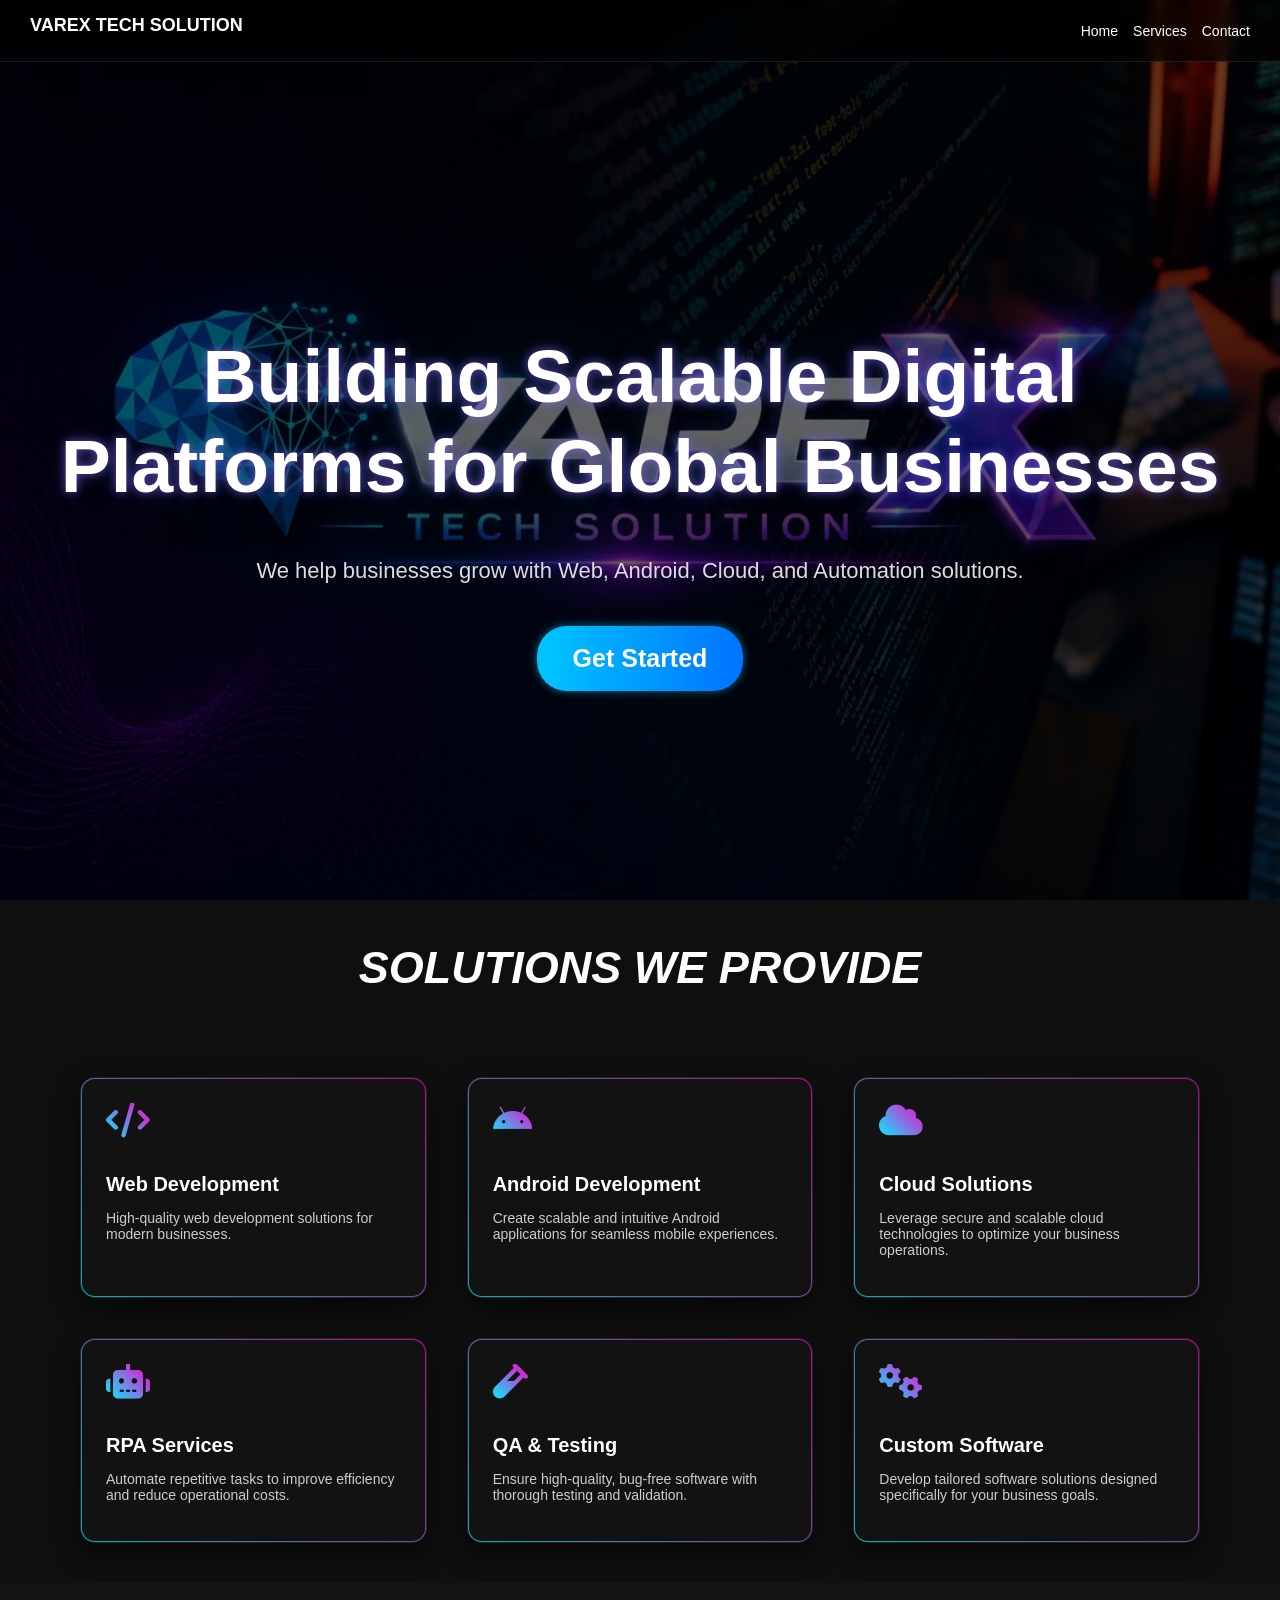
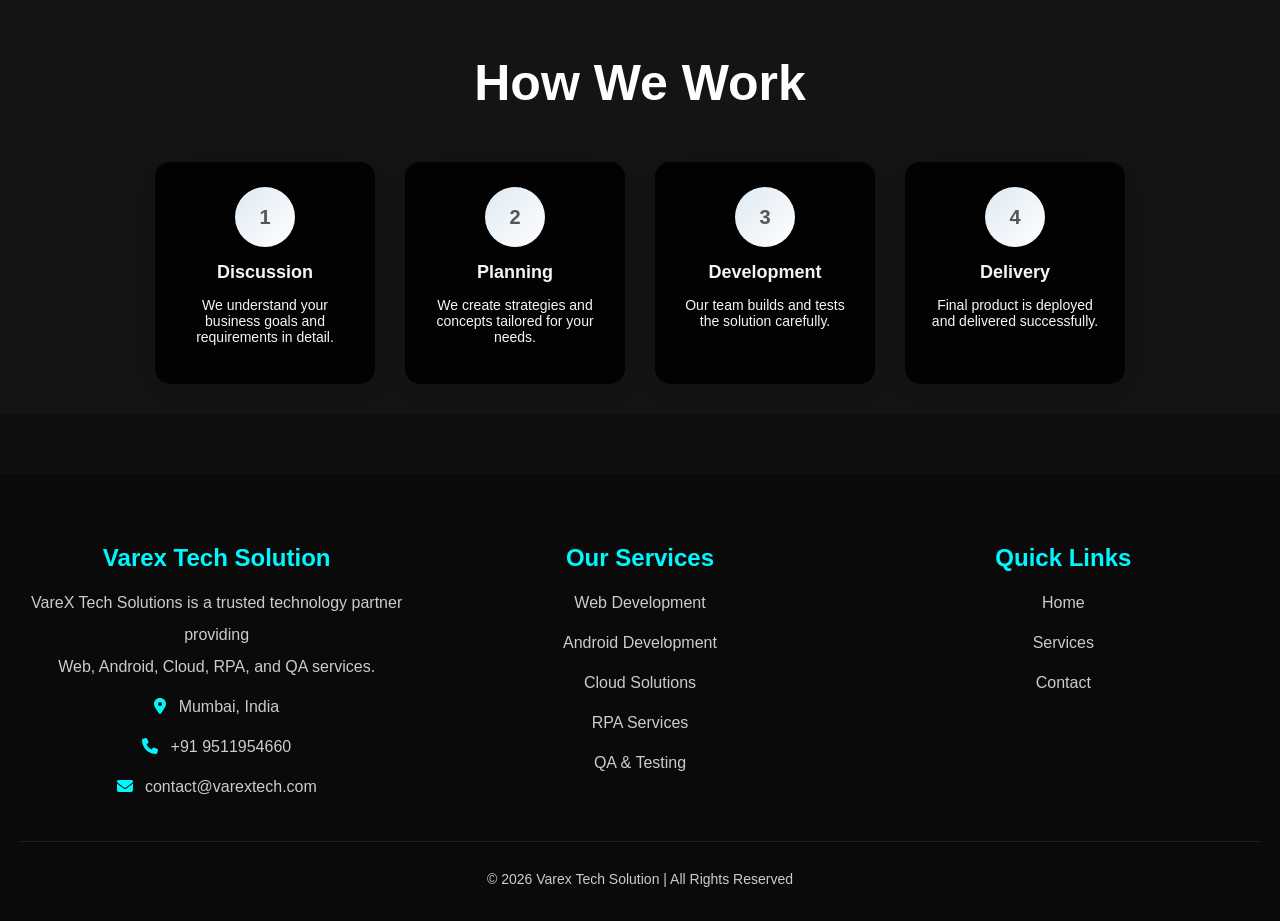
==== index.html @ 403c50c5 "index.html" ====
<!DOCTYPE html>
<html lang="en">
<head>
  <meta charset="UTF-8">
<meta name="viewport" content="width=device-width, initial-scale=1.0">
  <title>Varex Tech Solution</title>
  <link rel="stylesheet" href="style.css">
  <link rel="stylesheet" href="https://cdnjs.cloudflare.com/ajax/libs/font-awesome/6.5.0/css/all.min.css">
  <!-- Google Font -->
  <link href="https://fonts.googleapis.com/css2?family=Poppins:wght@300;600&display=swap" rel="stylesheet">
  
</head>
<body>

  

<!-- Navbar -->
<header class="navbar">

  <!-- Hamburger Left -->
  <div class="menu-toggle" id="menu-toggle">
    <i class="fas fa-bars"></i>
  </div>

  <!-- Logo -->
  <div class="logo">VAREX TECH SOLUTION</div>

  <!-- Menu -->
  <ul class="nav-links" id="nav-links">
    <li><a href="index.html">Home</a></li>
    <li><a href="services.html">Services</a></li>
    <li><a href="contact.html">Contact</a></li>
  </ul>

</header>

<!-- Hero Section -->
<section class="hero">
  <!-- Hero Heading -->
<h1 class="hero-text">
  <!-- Each word wrapped in span for stagger animation -->
  <span>Building</span>
  <span>Scalable</span>
  <span>Digital</span>
  <span>Platforms</span>
  <span>for</span>
  <span>Global</span>
  <span>Businesses</span>
</h1>
<p class="hero-subtext">
  We help businesses grow with Web, Android, Cloud, and Automation solutions.
</p>
      <div class="hero-cta">
       <button onclick="goToSolutions()" class="hero-btn">Get Started</button>
      
      </div>
  
</section>

<!-- Features -->
<section class="features" id="solutions">
 <center>
  <h1>SOLUTIONS WE PROVIDE</h1>
 </center>
</section>

<!-- services -->
<section class="services">

  <div class="card">
    <i class="fas fa-code card-icon"></i>
    <h3>Web Development</h3>
    <p>High-quality web development solutions for modern businesses.</p>
  </div>

  <div class="card">
    <i class="fab fa-android card-icon"></i>
    <h3>Android Development</h3>
    <p>Create scalable and intuitive Android applications for seamless mobile experiences.</p>
  </div>

  <div class="card">
    <i class="fas fa-cloud card-icon"></i>
    <h3>Cloud Solutions</h3>
    <p>Leverage secure and scalable cloud technologies to optimize your business operations.
</p>
  </div>

  <div class="card">
    <i class="fas fa-robot card-icon"></i>
    <h3>RPA Services</h3>
    <p>Automate repetitive tasks to improve efficiency and reduce operational costs.</p>
  </div>

  <div class="card">
    <i class="fas fa-vial card-icon"></i>
    <h3>QA & Testing</h3>
    <p>Ensure high-quality, bug-free software with thorough testing and validation.</p>
  </div>

  <div class="card">
    <i class="fas fa-cogs card-icon"></i>
    <h3>Custom Software</h3>
    <p>Develop tailored software solutions designed specifically for your business goals.</p>
  </div>

</section>
<!-- workflow -->
<section class="workflow">
  <h2>How We Work</h2>

  <div class="steps">
    <div class="step">
      <div class="circle">1</div>
      <h3>Discussion</h3>
      <p>We understand your business goals and requirements in detail.</p>
    </div>

    <div class="step">
      <div class="circle">2</div>
      <h3>Planning</h3>
      <p>We create strategies and concepts tailored for your needs.</p>
    </div>

    <div class="step">
      <div class="circle">3</div>
      <h3>Development</h3>
      <p>Our team builds and tests the solution carefully.</p>
    </div>

    <div class="step">
      <div class="circle">4</div>
      <h3>Delivery</h3>
      <p>Final product is deployed and delivered successfully.</p>
    </div>
  </div>
</section>

<!-- Footer -->

<footer class="footer">
  <div class="footer-container">

 <!-- Contact Info -->
    <div class="footer-box">
       <h2>Varex Tech Solution</h2>
      <p>VareX Tech Solutions is a trusted technology partner providing <br>Web, Android, Cloud, RPA, and QA services.
      <p><i class="fas fa-map-marker-alt"></i> Mumbai, India</p>
      <p><i class="fas fa-phone"></i> +91 9511954660</p>
      <p><i class="fas fa-envelope"></i> contact@varextech.com</p>
    </div>

    <!--our services-->
    <div class="footer-box">
       <h2>Our Services</h2>
      <p> Web Development</p>
      <p>Android Development</p>
      <p>Cloud Solutions</p>
      <p>RPA Services</p>
      <p>QA & Testing</p>
    </div>
    <!-- Quick Links -->
    <div class="footer-box">
      <h2>Quick Links</h2>
      <p><a href="index.html">Home</a></p>
      <p><a href="services.html">Services</a></p>
      <p><a href="contact.html">Contact</a></p>
    </div>

  </div>

  <!-- Bottom -->
  <div class="footer-bottom">
    <p>© 2026 Varex Tech Solution | All Rights Reserved</p>
  </div>
</footer>
<script src="script.js"></script>

</body>
</html>
---- style.css ----
* {
  box-sizing: border-box;
}

body {
  overflow-x: hidden;
}
body {
  margin: 0;
  font-family: Arial, sans-serif;
  background: #100f0f;
  color: white;
}

/* Header */
header {
  display: flex;
  justify-content: space-between;
  padding: 20px;
  background: rgb(46, 2, 244);
}

nav  a {
  margin: 0 10px;
  color: white;
  text-decoration: none;
}

/* Hero Section */

 .hero {
  min-height: 100vh;

  display: flex;
  flex-direction: column;
  justify-content: center;
  align-items: center;

  text-align: center;
  padding: 120px 20px 60px;

  background: url("images/bg-small.jpg") center/cover no-repeat;

  position: relative;
}

/* Dark overlay for better text visibility */
.hero::before {
  content: "";
  position: absolute;
  top: 0;
  left: 0;
  width: 100%;
  height: 100%;
  background: rgba(0,0,0,0.6);
}

/* Keep text above overlay */
.hero h1, 
.hero p, 
.hero button {
  position: relative;
  z-index: 1;
}


/* Features */
.features {
  display: flex;
  justify-content: space-around;
  padding: 5px;
  font-size: 30px;
  font-style: italic;
}

/* Container */

/* DESKTOP */
.services {
  display: grid;
  grid-template-columns: repeat(3, 1fr);
  gap: 40px;
  padding: 40px;
  max-width: 1200px;
  margin: auto;
}

/* SMALL LAPTOP */
@media (max-width: 1024px) {
  .services {
    grid-template-columns: repeat(3, 1fr);
    gap: 30px;
  }
}

/* TABLET */
@media (max-width: 900px) {
  .services {
    grid-template-columns: repeat(2, 1fr);
    gap: 25px;
    padding: 30px;
  }
}

/* MOBILE */
@media (max-width: 600px) {
  .services {
    grid-template-columns: 1fr;
    gap: 20px;
    padding: 20px;
  }
}

/* Card Style */
.card {
    width: 100%;
    min-height: 160px;

    background: #121212; /* solid background for separation */

    border-radius: 15px;
    padding: 25px;

    transition: 0.3s ease;
    cursor: pointer;

    position: relative;
    overflow: hidden;

    /* 👇 THIS CREATES GAP VISUALLY */
    border: 1px solid rgba(255,255,255,0.08);

    /* 👇 floating card effect */
    box-shadow: 0 10px 25px rgba(0,0,0,0.6);
}
/* Glow border effect */
.card::before {
    content: "";
    position: absolute;
    inset: -1px; /* 👈 slight outside glow */
    border-radius: 15px;
    padding: 2px;

    background: linear-gradient(45deg, #00f0ff, #ff00c8);

    -webkit-mask: linear-gradient(#000 0 0) content-box, linear-gradient(#000 0 0);
            mask: linear-gradient(#000 0 0) content-box, linear-gradient(#000 0 0);

    -webkit-mask-composite: xor;
            mask-composite: exclude;

    opacity: 0.7; /* 👈 softer */
}

/* Hover Effect */
.card:hover {
    transform: translateY(-10px) scale(1.03);
    box-shadow: 0 0 25px rgba(0, 255, 255, 0.3);
}

/* Title */
.card h3 {
    margin-bottom: 10px;
    font-size: 20px;
}

/* Text */
.card p {
    color: #ccc;
    font-size: 14px;
}

.card-icon {
    font-size: 35px;
    margin-bottom: 15px;

    background: linear-gradient(45deg, #00f0ff, #ff00c8);

    /* ✅ Add BOTH */
    -webkit-background-clip: text;
            background-clip: text;

    -webkit-text-fill-color: transparent;
    color: transparent;

    display: inline-block;
}
.card:hover .card-icon {
    transform: scale(1.2) rotate(5deg);
    transition: 0.3s;
}

/* Footer */
footer {
  text-align: center;
  padding: 20px;
  background: black;
}

/* Text Animation */
.hero h1 {
  opacity: 0;
  transform: translateY(40px);
  animation: fadeUp 1s ease forwards;
}

.hero p {
  opacity: 0;
  transform: translateY(40px);
  animation: fadeUp 1.5s ease forwards;
}

.hero button {
  opacity: 0;
  transform: translateY(40px);
  animation: fadeUp 2s ease forwards;
}

/* Keyframes */
@keyframes fadeUp {
  to {
    opacity: 1;
    transform: translateY(0);
  }
}

.hero h1 {
  font-size: 75px;
  text-shadow: 0 0 10px purple, 0 0 20px blue;
}

/* Main button style */
.hero-btn {
  padding: 18px 36px;              /* Comfortable size */
  font-size: 25px;
  font-weight: 600;

  color: #fff;                     /* White text */
  background: linear-gradient(90deg, #00c6ff, #0072ff); /* Blue gradient */

  border: none;
  border-radius: 30px;             /* Rounded pill shape */
  cursor: pointer;

  /* Smooth transitions */
  transition: all 0.3s ease;

  /* Subtle glow */
  box-shadow: 0 0 10px rgba(0, 198, 255, 0.5);

  margin-top: 20px;                /* Space from text */
}

/* Hover effect */
.hero-btn:hover {
  transform: translateY(-3px);     /* Lift effect */

  /* Stronger glow on hover */
  box-shadow: 0 0 20px rgba(0, 198, 255, 0.8),
              0 0 40px rgba(0, 114, 255, 0.6);

  background: linear-gradient(90deg, #0072ff, #00c6ff); /* Reverse gradient */
}

/* Click (active) effect */
.hero-btn:active {
  transform: scale(0.96);          /* Press effect */
}

/* Optional: fade-in animation (sync with text) */
.hero-btn {
  opacity: 0;
  transform: translateY(20px);
  animation: fadeUpBtn 1s ease-out forwards;
  animation-delay: 1.8s;           /* Appears after subtitle */
}

/* Animation */
@keyframes fadeUpBtn {
  to {
    opacity: 1;
    transform: translateY(0);
  }
}

.hero-btn::before {
  content: "";
  position: absolute;
  inset: -2px;
  border-radius: 30px;
  background: linear-gradient(90deg, #00c6ff, #8e2de2);
  z-index: -1;
  filter: blur(8px);
  opacity: 0;
  transition: 0.3s;
}

.hero-btn:hover::before {
  opacity: 1;
}
header {
  position: fixed;
  width: 100%;
  top: 0;

  background: rgba(20, 20, 40, 0.4);
  backdrop-filter: blur(10px);
  -webkit-backdrop-filter: blur(10px);

  border-bottom: 1px solid rgba(255,255,255,0.1);
}

.hero h1 {
  text-shadow: 
    0 0 8px rgba(168,85,247,0.5),
    0 0 15px rgba(59,130,246,0.4);
}

.hero {
  position: relative;
}

.hero::before {
  content: "";
  position: absolute;
  width: 100%;
  height: 100%;
  background: rgba(0,0,0,0.6);
}

.hero * {
  position: relative;
}

/* Main hero text */
.hero-text {
  font-size: clamp(32px, 7vw, 75px);
  font-weight: bold;
  text-align: center;
  color: #ffffff;
  line-height: 1.2;
}

/* Each word animation */
.hero-text span {
  display: inline-block;

  opacity: 0;
  transform: translateY(20px);

  animation: wordReveal 0.6s ease forwards;
}

/* Stagger effect (word by word) */
.hero-text span:nth-child(1) { animation-delay: 0.2s; }
.hero-text span:nth-child(2) { animation-delay: 0.4s; }
.hero-text span:nth-child(3) { animation-delay: 0.6s; }
.hero-text span:nth-child(4) { animation-delay: 0.8s; }
.hero-text span:nth-child(5) { animation-delay: 1s; }
.hero-text span:nth-child(6) { animation-delay: 1.2s; }
.hero-text span:nth-child(7) { animation-delay: 1.4s; }

/* Fade-up animation */
@keyframes fadeUp {
  to {
    opacity: 1;
    transform: translateY(0);
  }
}

/* Word reveal animation */
@keyframes wordReveal {
  to {
    opacity: 1;
    transform: translateY(0);
  }
}

/* Subtitle / description text */
.hero-subtext {
  font-size: 22px;          /* Increase size (adjust 18–22px if needed) */
  color: #dcdcdc;           /* Slightly softer than pure white */

  margin-top: -15px;        /* Move it UP (reduce gap from heading) */

  text-align: center;

  /* Optional: smooth fade-in */
  opacity: 0;
  transform: translateY(20px);
  animation: fadeUpSub 1s ease-out forwards;
  animation-delay: 1.5s;    /* Appears after main heading */
}

/* Animation */
@keyframes fadeUpSub {
  to {
    opacity: 1;
    transform: translateY(0);
  }
}

body {
  margin: 0;
  font-family: Arial, sans-serif;
}

.logo {
   color: white;
  font-weight: bold;
  font-size: 18px;
  margin-bottom: 10px;
  text-align: center;
}
/* ===== MODERN MOBILE NAVBAR ===== */

@media (max-width: 768px) {

  .navbar {
    flex-direction: row;
    justify-content: space-between;
    align-items: center;

    padding: 15px 20px;
  }

  .logo {
    font-size: 16px;
  }

  .nav-links {
    flex-direction: row;
    gap: 12px;

    flex-wrap: wrap;
    justify-content: flex-end;
  }

  .nav-links a {
    font-size: 13px;
  }

}

/* ===== MODERN HERO MOBILE ===== */

@media (max-width: 768px) {

  .hero {
    min-height: 90vh;

    padding: 120px 20px 60px;

    background-position: center;
    background-size: cover;

    justify-content: center;
  }

  .hero-text {
    font-size: 42px;

    line-height: 1.2;

    text-align: center;

    max-width: 100%;
  }

  .hero-subtext {
    font-size: 16px;

    line-height: 1.7;

    margin-top: 15px;

    max-width: 95%;
  }

  .hero-btn {
    margin-top: 30px;

    font-size: 18px;

    padding: 14px 28px;

    border-radius: 50px;
  }

}
/* Hide menu initially */
.nav-links {
  list-style: none;
  display: flex;
  gap: 15px;
  margin:0;
    flex-wrap: wrap;
    justify-content: center;
    padding: 0;
}

.nav-links li {
  display: inline;
}

.nav-links a {
  color: white;
  text-decoration: none;
  font-size: 14px;
  transition: 0.3s;
}


.navbar {
  position: fixed;   /* stays on top */
  top: 0;
  left: 0;
  width: 100%;
  display: flex;
  justify-content: space-between;
  align-items: center;
  padding: 15px 30px;
  background: rgba(0, 0, 0, 0.6); /* transparent effect */
  z-index: 1000; /* VERY IMPORTANT */
  box-sizing: border-box;
}

/* HOVER EFFECT */
.nav-links a:hover {
  color: #00c3ff;
}

/*Workflow*/
.workflow {
  padding: 30px 20px;
  text-align: center;
  background: #141414;
}

.workflow h2 {
  font-size: 50px;
  margin-bottom: 50px;
  font-weight: bold;
  color: #fffdfd;
}

.steps {
  display: flex;
  justify-content: center;
  gap: 30px;
  flex-wrap: wrap;
}

.step {
  background: #020202;
  padding: 25px;
  border-radius: 15px;
  width: 220px;
  box-shadow: 0 10px 25px rgba(0,0,0,0.08);
  transition: 0.3s ease;
}

.step:hover {
  transform: translateY(-10px);
  box-shadow: 0 15px 35px rgba(0,0,0,0.15);
}

.circle {
  width: 60px;
  height: 60px;
  margin: 0 auto 15px;
  border-radius: 50%;
  background: linear-gradient(135deg, #dfe9f3, #ffffff);
  display: flex;
  align-items: center;
  justify-content: center;
  font-size: 20px;
  font-weight: bold;
  color: #555;
  transition: 0.3s;
}

.circle.active {
  background: linear-gradient(135deg, #4facfe, #00f2fe);
  color: #fff;
}

.step:hover .circle {
  background: linear-gradient(135deg, #4facfe, #00f2fe);
  color: #fff;
}

.step h3 {
  margin: 10px 0;
  font-size: 18px;
  color: #f6f4f4;
}

.step p {
  font-size: 14px;
  color: #faf5f5;
}
html {
  scroll-behavior: smooth;
}
.footer {
  background: #0a0a0a;
  color: #ccc;
  padding: 50px 20px 20px;
  margin-top: 60px;
}

.footer-container {
  display: flex;
  flex-wrap: wrap;
  justify-content: space-between;
  gap: 30px;
}

.footer-box {
  flex: 1;
  min-width: 250px;
  font-size: 16px;
}

.footer-box h2,
.footer-box h3 {
  color: #00f7ff;
  margin-bottom: 15px;
}

.footer-box p {
  margin: 8px 0;
  font-size: 16px;
  line-height: 2.0;
}

.footer-box i {
  margin-right: 8px;
  color: #00f7ff;
}

/* Links */
.footer-box a {
  display: block;
  color: #ccc;
  text-decoration: none;
  margin: 6px 0;
  transition: 0.3s;
}

.footer-box a:hover {
  color: #00f7ff;
}

/* Bottom */
.footer-bottom {
  text-align: center;
  margin-top: 30px;
  border-top: 1px solid #222;
  padding-top: 15px;
  font-size: 14px;
}

@media (max-width: 768px) {

  .navbar {
    flex-direction: column;
    padding: 15px;
  }

  .logo {
    margin-bottom: 10px;
    text-align: center;
  }

  .nav-links {
    flex-wrap: wrap;
    justify-content: center;
    gap: 15px;
    padding: 0;
    margin: 0;
  }

  .nav-links a {
    font-size: 14px;
  }

}

@media (max-width: 768px) {
  .hero h1 {
    font-size: 32px;
    padding: 0 10px;
  }

  .hero-subtext {
    font-size: 16px;
    padding: 0 10px;
  }

  .hero-btn {
    font-size: 18px;
    padding: 12px 24px;
  }
}
@media (max-width: 768px) {
  .steps {
    flex-direction: column;
    align-items: center;
  }

  .step {
    width: 90%;
  }
}
@media (max-width: 768px) {
  .footer-container {
    flex-direction: column;
    text-align: center;
  }

  .footer-box {
    min-width: 100%;
  }
}
/* ===================================== */
/* HAMBURGER MENU */
/* ===================================== */

.menu-toggle {
  display: none;
  font-size: 28px;
  color: white;
  cursor: pointer;
}

/* ========================================= */
/* PREMIUM MOBILE NAVBAR */
/* ========================================= */

.menu-toggle {
  display: none;
}

/* MOBILE */
@media (max-width: 768px) {

  .navbar {
    position: fixed;

    top: 0;
    left: 0;

    width: 100%;

    display: flex;
    justify-content: space-between;
    align-items: center;

    padding: 14px 20px;

    background: rgba(0,0,0,0.55);

    backdrop-filter: blur(12px);
    -webkit-backdrop-filter: blur(12px);

    border-bottom: 1px solid rgba(255,255,255,0.08);

    z-index: 1000;
  }

  .logo {
    font-size: 17px;
    font-weight: 700;
    letter-spacing: 1px;
  }

  .menu-toggle {
    display: flex;

    align-items: center;
    justify-content: center;

    width: 42px;
    height: 42px;

    border-radius: 12px;

    background: rgba(255,255,255,0.08);

    font-size: 24px;
    color: white;

    cursor: pointer;

    transition: 0.3s;
  }

  .menu-toggle:hover {
    background: rgba(255,255,255,0.15);
  }

  .nav-links {
    position: fixed;

    top: 80px;
    right: -100%;

    width: 240px;

    display: flex;
    flex-direction: column;

    gap: 25px;

    padding: 35px 25px;

    background: rgba(15,15,15,0.95);

    backdrop-filter: blur(20px);

    border-radius: 20px 0 0 20px;

    transition: 0.4s ease;

    box-shadow:
      0 0 20px rgba(0,0,0,0.5);

    z-index: 999;
  }

  .nav-links.active {
    right: 0;
  }

  .nav-links a {
    font-size: 16px;
    font-weight: 500;
  }

}
/* ========================================= */
/* PREMIUM HERO MOBILE */
/* ========================================= */
/* =========================
   MODERN MOBILE NAVBAR
========================= */

.menu-toggle {
  display: none;
  font-size: 28px;
  color: white;
  cursor: pointer;
}

/* MOBILE */
@media (max-width: 768px) {

  .navbar {
    display: flex;
    justify-content: space-between;
    align-items: center;

    padding: 15px 20px;

    background: rgba(0,0,0,0.85);
    backdrop-filter: blur(12px);

    border-bottom: 1px solid rgba(255,255,255,0.1);
  }

  /* LOGO */
  .logo {
    font-size: 20px;
    font-weight: bold;
  }

  /* HAMBURGER LEFT SIDE */
  .menu-toggle {
    display: block;
    order: -1; /* moves icon to left */
  }

  /* MENU */
  .nav-links {
    position: absolute;

    top: 75px;
    left: 20px;
    right: 20px;

    background: rgba(15,15,15,0.98);

    border-radius: 20px;

    padding: 20px;

    display: flex;
    flex-direction: column;
    gap: 18px;

    text-align: center;

    opacity: 0;
    visibility: hidden;

    transform: translateY(-20px);

    transition: 0.4s ease;

    box-shadow: 0 15px 40px rgba(0,0,0,0.5);
  }

  /* SHOW MENU */
  .nav-links.active {
    opacity: 1;
    visibility: visible;
    transform: translateY(0);
  }

  .nav-links a {
    font-size: 18px;
    font-weight: 500;

    padding: 12px;
    border-radius: 12px;

    transition: 0.3s;
  }

  .nav-links a:hover {
    background: #00c3ff;
    color: black;
  }

  /* HERO */
  .hero {
    padding: 140px 20px 80px;
    min-height: 100vh;
  }

  .hero-text {
    font-size: 48px;
    line-height: 1.15;
  }

  .hero-subtext {
    font-size: 20px;
    line-height: 1.7;

    margin-top: 20px;
  }

  .hero-btn {
    margin-top: 35px;

    font-size: 22px;

    padding: 18px 45px;

    border-radius: 50px;
  }
}
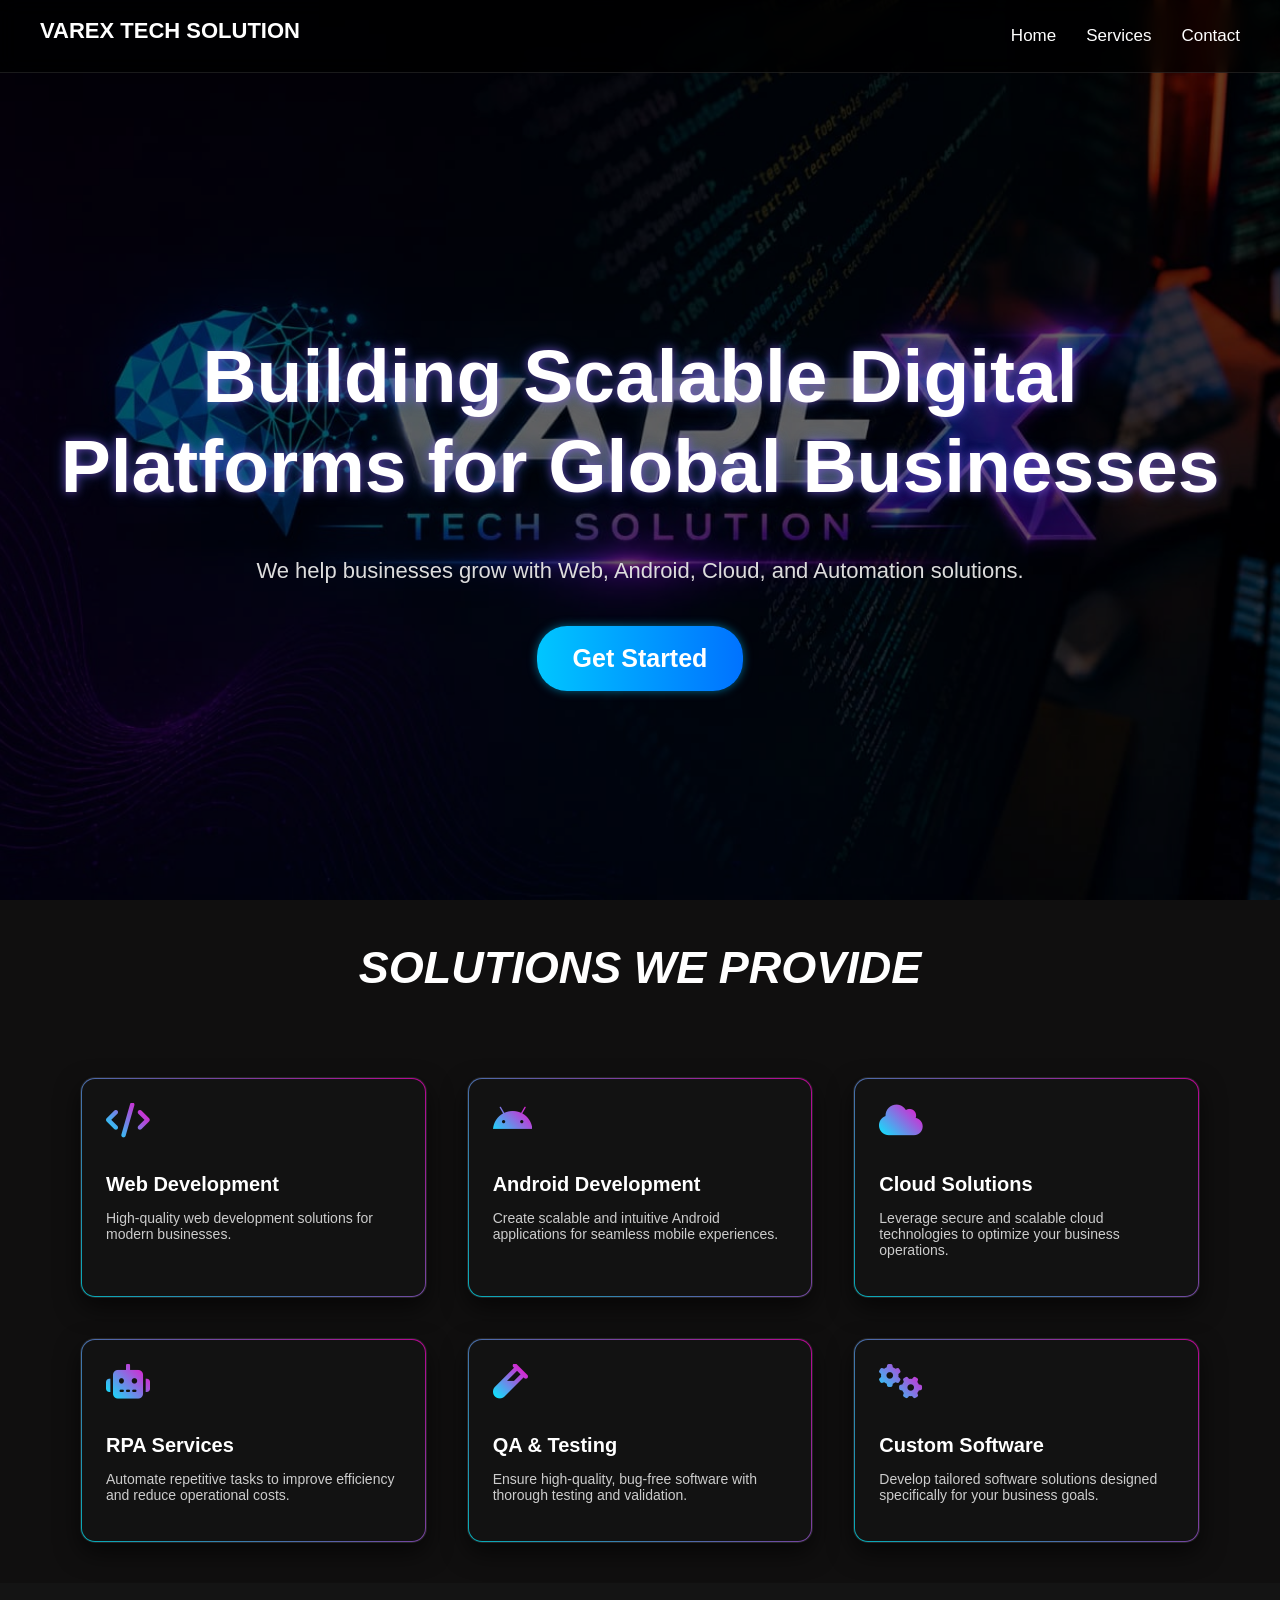
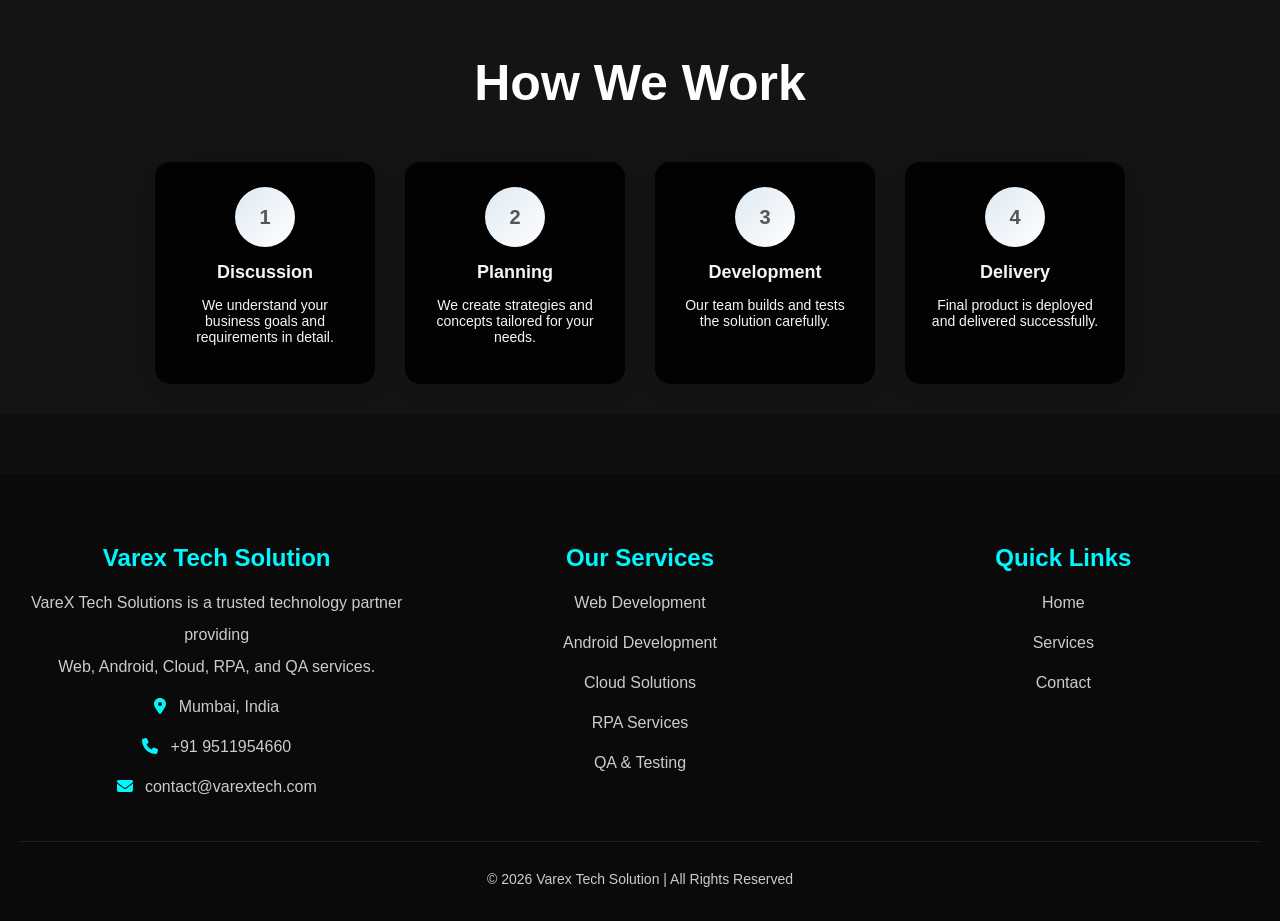
==== commit 5e493270: "index.html" ====
--- a/index.html
+++ b/index.html
@@ -17,10 +17,7 @@
 <!-- Navbar -->
 <header class="navbar">
 
-  <!-- Hamburger Left -->
-  <div class="menu-toggle" id="menu-toggle">
-    <i class="fas fa-bars"></i>
-  </div>
+
 
   <!-- Logo -->
   <div class="logo">VAREX TECH SOLUTION</div>
--- a/style.css
+++ b/style.css
@@ -8,7 +8,7 @@
 body {
   margin: 0;
   font-family: Arial, sans-serif;
-  background: #100f0f;
+  background: #100f0F;
   color: white;
 }
 
@@ -742,8 +742,6 @@
 .menu-toggle {
   display: none;
 }
-
-/* MOBILE */
 @media (max-width: 768px) {
 
   .navbar {
@@ -755,7 +753,6 @@
     width: 100%;
 
     display: flex;
-    justify-content: space-between;
     align-items: center;
 
     padding: 14px 20px;
@@ -770,119 +767,115 @@
     z-index: 1000;
   }
 
+  /* HAMBURGER ICON LEFT */
+  .menu-toggle {
+
+    display: flex;
+
+    align-items: center;
+    justify-content: center;
+
+    width: 45px;
+    height: 45px;
+
+    border-radius: 12px;
+
+    background: rgba(255,255,255,0.08);
+
+    font-size: 24px;
+
+    color: white;
+
+    cursor: pointer;
+
+    margin-right: 15px;   /* SPACE BETWEEN ICON & LOGO */
+  }
+
+  /* LOGO */
   .logo {
     font-size: 17px;
     font-weight: 700;
-    letter-spacing: 1px;
-  }
-
-  .menu-toggle {
-    display: flex;
-
-    align-items: center;
-    justify-content: center;
-
-    width: 42px;
-    height: 42px;
-
-    border-radius: 12px;
-
-    background: rgba(255,255,255,0.08);
-
-    font-size: 24px;
-    color: white;
-
-    cursor: pointer;
-
-    transition: 0.3s;
-  }
+
+    margin: 0;
+  }
+
+
+}
 
   .menu-toggle:hover {
     background: rgba(255,255,255,0.15);
   }
-
-  .nav-links {
-    position: fixed;
-
-    top: 80px;
-    right: -100%;
-
-    width: 240px;
-
-    display: flex;
-    flex-direction: column;
-
-    gap: 25px;
-
-    padding: 35px 25px;
-
-    background: rgba(15,15,15,0.95);
-
-    backdrop-filter: blur(20px);
-
-    border-radius: 20px 0 0 20px;
-
-    transition: 0.4s ease;
-
-    box-shadow:
-      0 0 20px rgba(0,0,0,0.5);
-
-    z-index: 999;
-  }
-
-  .nav-links.active {
-    right: 0;
-  }
-
-  .nav-links a {
-    font-size: 16px;
-    font-weight: 500;
-  }
-
-}
-/* ========================================= */
-/* PREMIUM HERO MOBILE */
-/* ========================================= */
 /* =========================
-   MODERN MOBILE NAVBAR
+   DESKTOP NAVBAR
 ========================= */
 
+.navbar {
+  position: fixed;
+  top: 0;
+  left: 0;
+  width: 100%;
+
+  display: flex;
+  justify-content: space-between;
+  align-items: center;
+
+  padding: 18px 40px;
+
+  background: rgba(0,0,0,0.7);
+  backdrop-filter: blur(10px);
+
+  z-index: 1000;
+}
+
+.logo {
+  color: white;
+  font-size: 22px;
+  font-weight: bold;
+}
+
+/* DESKTOP MENU */
+.nav-links {
+  display: flex;
+  gap: 30px;
+  list-style: none;
+}
+
+.nav-links a {
+  color: white;
+  text-decoration: none;
+  font-size: 17px;
+  transition: 0.3s;
+}
+
+.nav-links a:hover {
+  color: #00c3ff;
+}
+
+/* HAMBURGER HIDDEN ON DESKTOP */
 .menu-toggle {
   display: none;
-  font-size: 28px;
-  color: white;
-  cursor: pointer;
-}
-
-/* MOBILE */
+}
+
+/* =========================
+   MOBILE NAVBAR
+========================= */
+
 @media (max-width: 768px) {
 
   .navbar {
-    display: flex;
-    justify-content: space-between;
-    align-items: center;
-
     padding: 15px 20px;
-
-    background: rgba(0,0,0,0.85);
-    backdrop-filter: blur(12px);
-
-    border-bottom: 1px solid rgba(255,255,255,0.1);
-  }
-
-  /* LOGO */
-  .logo {
-    font-size: 20px;
-    font-weight: bold;
-  }
-
-  /* HAMBURGER LEFT SIDE */
+  }
+
+  /* SHOW HAMBURGER */
   .menu-toggle {
     display: block;
-    order: -1; /* moves icon to left */
-  }
-
-  /* MENU */
+    font-size: 28px;
+    color: white;
+    cursor: pointer;
+    order: -1;
+  }
+
+  /* MOBILE MENU */
   .nav-links {
     position: absolute;
 
@@ -890,17 +883,16 @@
     left: 20px;
     right: 20px;
 
-    background: rgba(15,15,15,0.98);
-
-    border-radius: 20px;
+    background: rgba(10,10,10,0.97);
+
+    flex-direction: column;
+    text-align: center;
 
     padding: 20px;
 
-    display: flex;
-    flex-direction: column;
+    border-radius: 18px;
+
     gap: 18px;
-
-    text-align: center;
 
     opacity: 0;
     visibility: hidden;
@@ -908,8 +900,6 @@
     transform: translateY(-20px);
 
     transition: 0.4s ease;
-
-    box-shadow: 0 15px 40px rgba(0,0,0,0.5);
   }
 
   /* SHOW MENU */
@@ -921,12 +911,9 @@
 
   .nav-links a {
     font-size: 18px;
-    font-weight: 500;
-
-    padding: 12px;
-    border-radius: 12px;
-
-    transition: 0.3s;
+    display: block;
+    padding: 10px;
+    border-radius: 10px;
   }
 
   .nav-links a:hover {
@@ -936,29 +923,16 @@
 
   /* HERO */
   .hero {
-    padding: 140px 20px 80px;
-    min-height: 100vh;
+    padding: 130px 20px 80px;
   }
 
   .hero-text {
-    font-size: 48px;
-    line-height: 1.15;
+    font-size: 50px;
+    line-height: 1.1;
   }
 
   .hero-subtext {
-    font-size: 20px;
-    line-height: 1.7;
-
+    font-size: 22px;
     margin-top: 20px;
   }
-
-  .hero-btn {
-    margin-top: 35px;
-
-    font-size: 22px;
-
-    padding: 18px 45px;
-
-    border-radius: 50px;
-  }
-}
+}
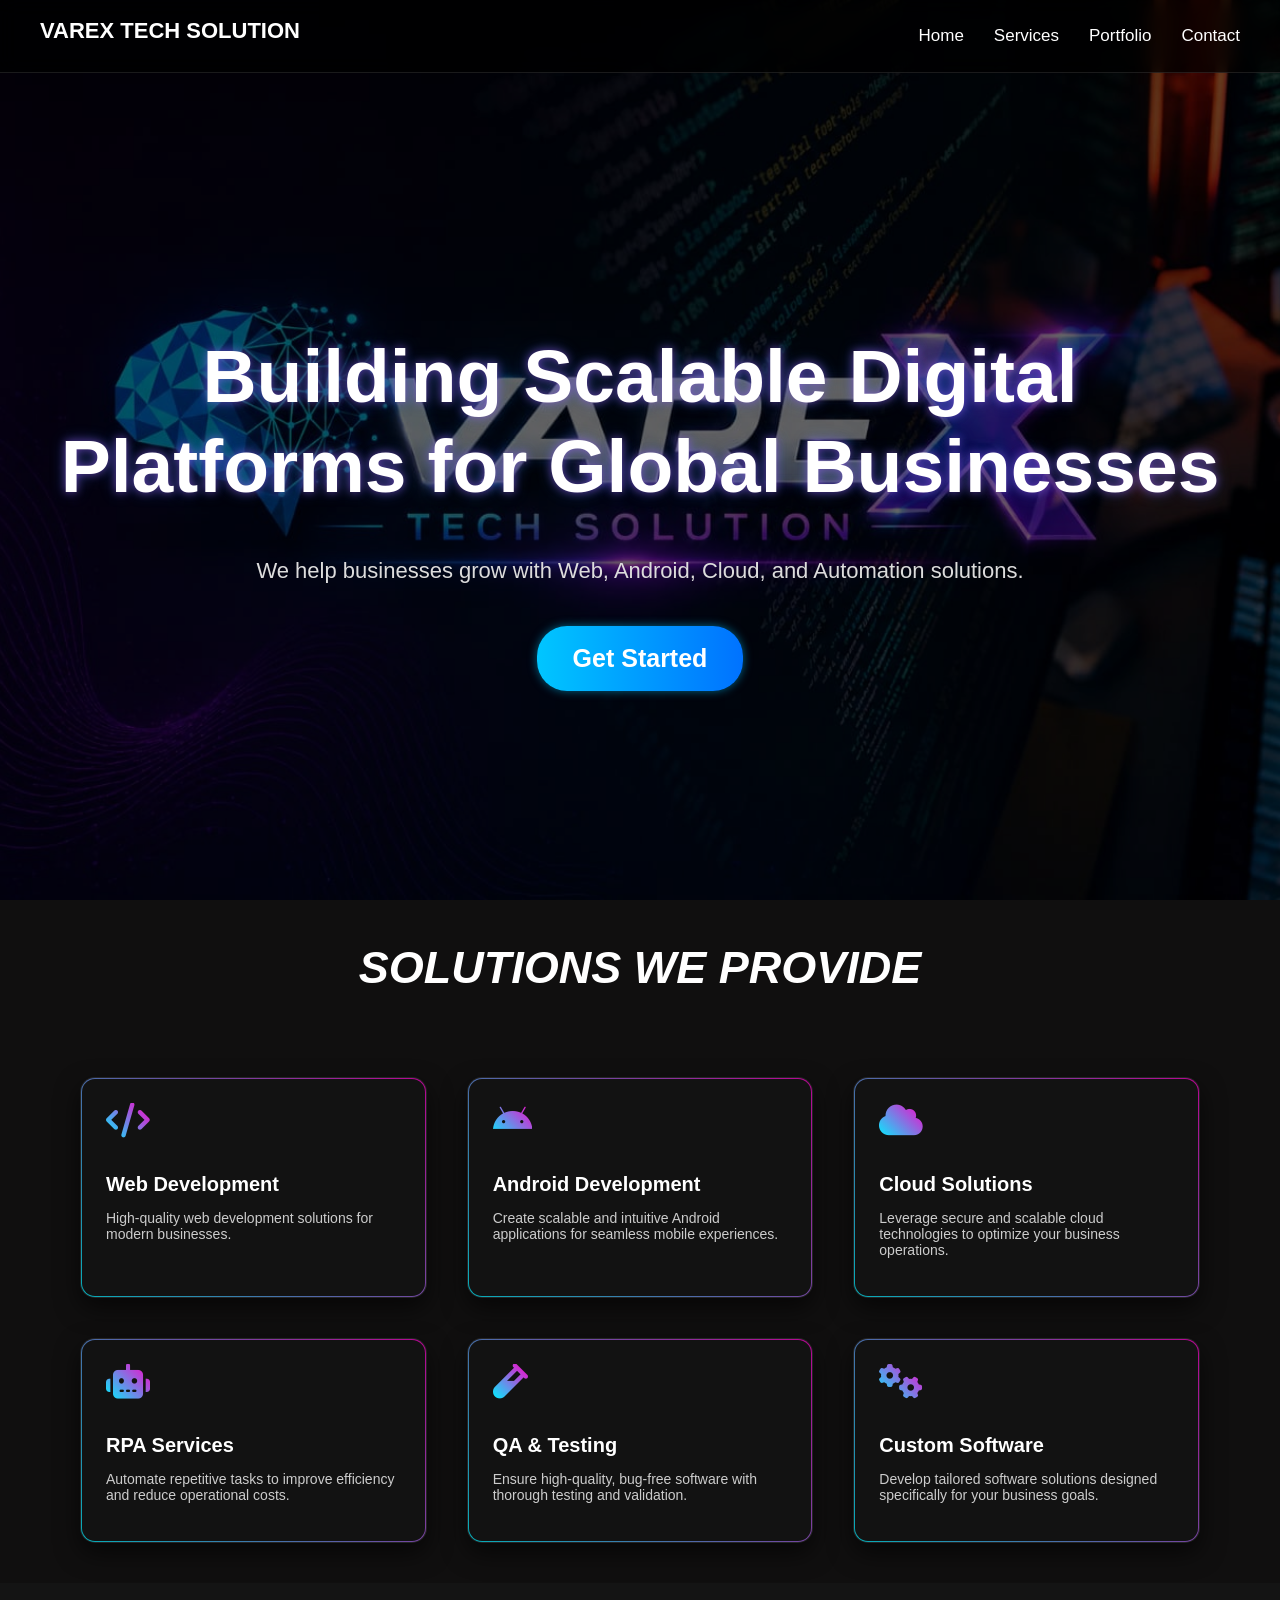
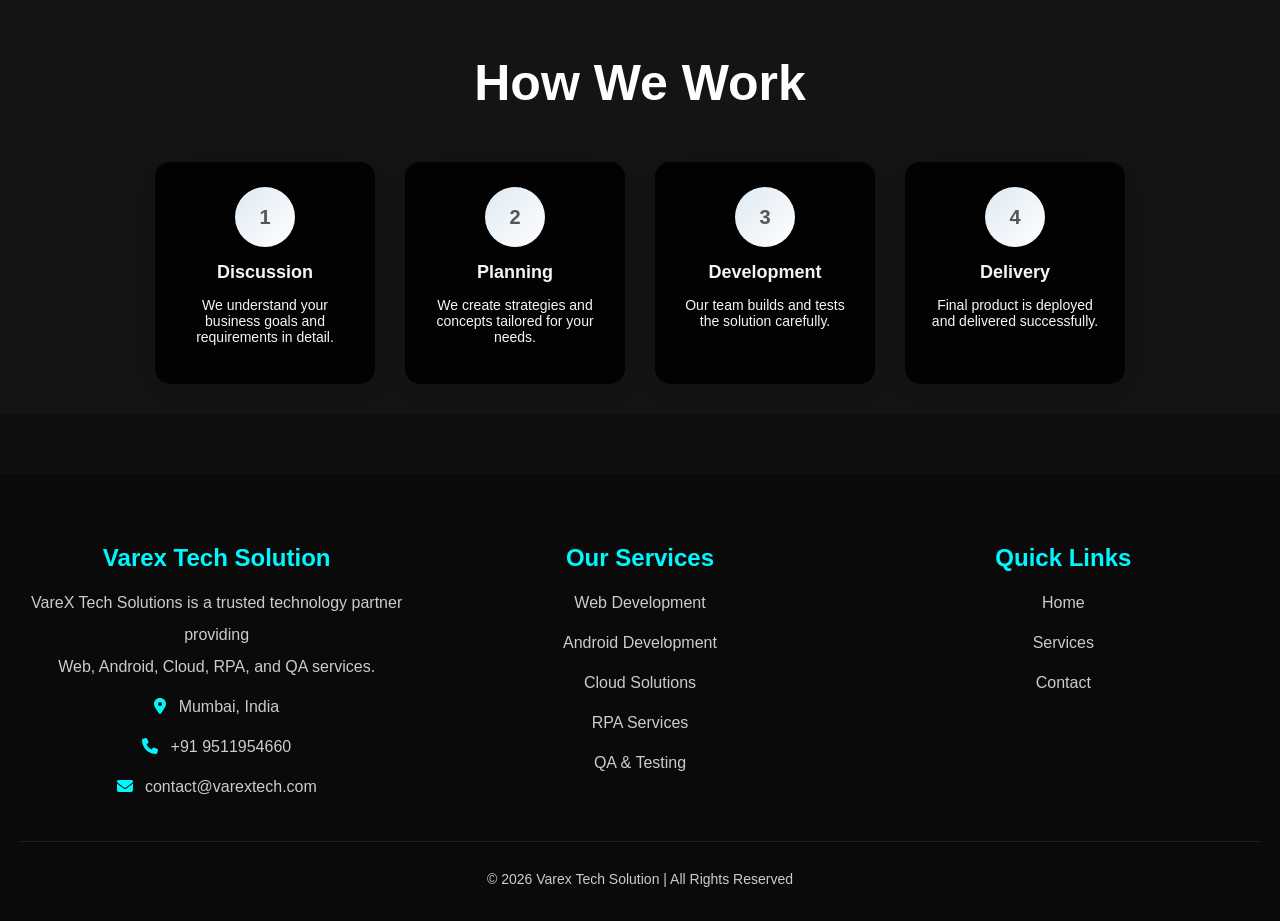
==== commit a2679b11: "index.html" ====
--- a/index.html
+++ b/index.html
@@ -22,10 +22,15 @@
   <!-- Logo -->
   <div class="logo">VAREX TECH SOLUTION</div>
 
+  <!-- Hamburger Icon -->
+  <div class="menu-toggle" id="menu-toggle">
+    <i class="fas fa-bars"></i>
+  </div>
   <!-- Menu -->
   <ul class="nav-links" id="nav-links">
     <li><a href="index.html">Home</a></li>
     <li><a href="services.html">Services</a></li>
+      <li><a href="portfolio.html">Portfolio</a></li>
     <li><a href="contact.html">Contact</a></li>
   </ul>
 
--- a/style.css
+++ b/style.css
@@ -724,87 +724,8 @@
     min-width: 100%;
   }
 }
-/* ===================================== */
-/* HAMBURGER MENU */
-/* ===================================== */
-
-.menu-toggle {
-  display: none;
-  font-size: 28px;
-  color: white;
-  cursor: pointer;
-}
-
-/* ========================================= */
-/* PREMIUM MOBILE NAVBAR */
-/* ========================================= */
-
-.menu-toggle {
-  display: none;
-}
-@media (max-width: 768px) {
-
-  .navbar {
-    position: fixed;
-
-    top: 0;
-    left: 0;
-
-    width: 100%;
-
-    display: flex;
-    align-items: center;
-
-    padding: 14px 20px;
-
-    background: rgba(0,0,0,0.55);
-
-    backdrop-filter: blur(12px);
-    -webkit-backdrop-filter: blur(12px);
-
-    border-bottom: 1px solid rgba(255,255,255,0.08);
-
-    z-index: 1000;
-  }
-
-  /* HAMBURGER ICON LEFT */
-  .menu-toggle {
-
-    display: flex;
-
-    align-items: center;
-    justify-content: center;
-
-    width: 45px;
-    height: 45px;
-
-    border-radius: 12px;
-
-    background: rgba(255,255,255,0.08);
-
-    font-size: 24px;
-
-    color: white;
-
-    cursor: pointer;
-
-    margin-right: 15px;   /* SPACE BETWEEN ICON & LOGO */
-  }
-
-  /* LOGO */
-  .logo {
-    font-size: 17px;
-    font-weight: 700;
-
-    margin: 0;
-  }
-
-
-}
-
-  .menu-toggle:hover {
-    background: rgba(255,255,255,0.15);
-  }
+
+
 /* =========================
    DESKTOP NAVBAR
 ========================= */
@@ -856,83 +777,76 @@
   display: none;
 }
 
-/* =========================
-   MOBILE NAVBAR
-========================= */
-
+/* MOBILE VIEW */
 @media (max-width: 768px) {
 
-  .navbar {
+  .navbar{
+    position: relative;
     padding: 15px 20px;
-  }
-
-  /* SHOW HAMBURGER */
-  .menu-toggle {
+    display: flex;
+    align-items: center;
+    justify-content: center;
+  }
+
+  /* LOGO CENTER */
+  .logo{
+    font-size: 18px;
+    text-align: center;
+  }
+
+  /* HAMBURGER LEFT SIDE */
+  .menu-toggle{
     display: block;
+    position: absolute;
+    left: 15px;   /* 🔥 LEFT SIDE */
+    top: 50%;
+    transform: translateY(-50%);
     font-size: 28px;
     color: white;
     cursor: pointer;
-    order: -1;
-  }
-
-  /* MOBILE MENU */
-  .nav-links {
+    z-index: 1001;
+  }
+  .nav-links{
+    display: none;
+    flex-direction: column;
+
     position: absolute;
-
-    top: 75px;
-    left: 20px;
-    right: 20px;
-
-    background: rgba(10,10,10,0.97);
-
-    flex-direction: column;
-    text-align: center;
-
-    padding: 20px;
-
-    border-radius: 18px;
-
-    gap: 18px;
-
+    top: 40px;
+
+    left: 0;        /* 🔥 OPEN FROM LEFT */
+    right: auto;
+
+    width: 150px;
+    height: 30vh;
+
+    background: rgba(0,0,0,0.95);
+
+    padding: 30px 20px;
+    gap: 25px;
+
+    align-items: flex-start;
+    text-align: left;
+
+    border-right: 2px solid #00c3ff;
+
+    animation: slideLeft 0.3s ease;
+  }
+
+  .nav-links.active{
+    display: flex;
+  }
+
+}
+
+/* SLIDE ANIMATION */
+@keyframes slideLeft{
+  from{
+    transform: translateX(-100%);
     opacity: 0;
-    visibility: hidden;
-
-    transform: translateY(-20px);
-
-    transition: 0.4s ease;
-  }
-
-  /* SHOW MENU */
-  .nav-links.active {
+  }
+
+  to{
+    transform: translateX(0);
     opacity: 1;
-    visibility: visible;
-    transform: translateY(0);
-  }
-
-  .nav-links a {
-    font-size: 18px;
-    display: block;
-    padding: 10px;
-    border-radius: 10px;
-  }
-
-  .nav-links a:hover {
-    background: #00c3ff;
-    color: black;
-  }
-
-  /* HERO */
-  .hero {
-    padding: 130px 20px 80px;
-  }
-
-  .hero-text {
-    font-size: 50px;
-    line-height: 1.1;
-  }
-
-  .hero-subtext {
-    font-size: 22px;
-    margin-top: 20px;
-  }
-}
+  }
+}
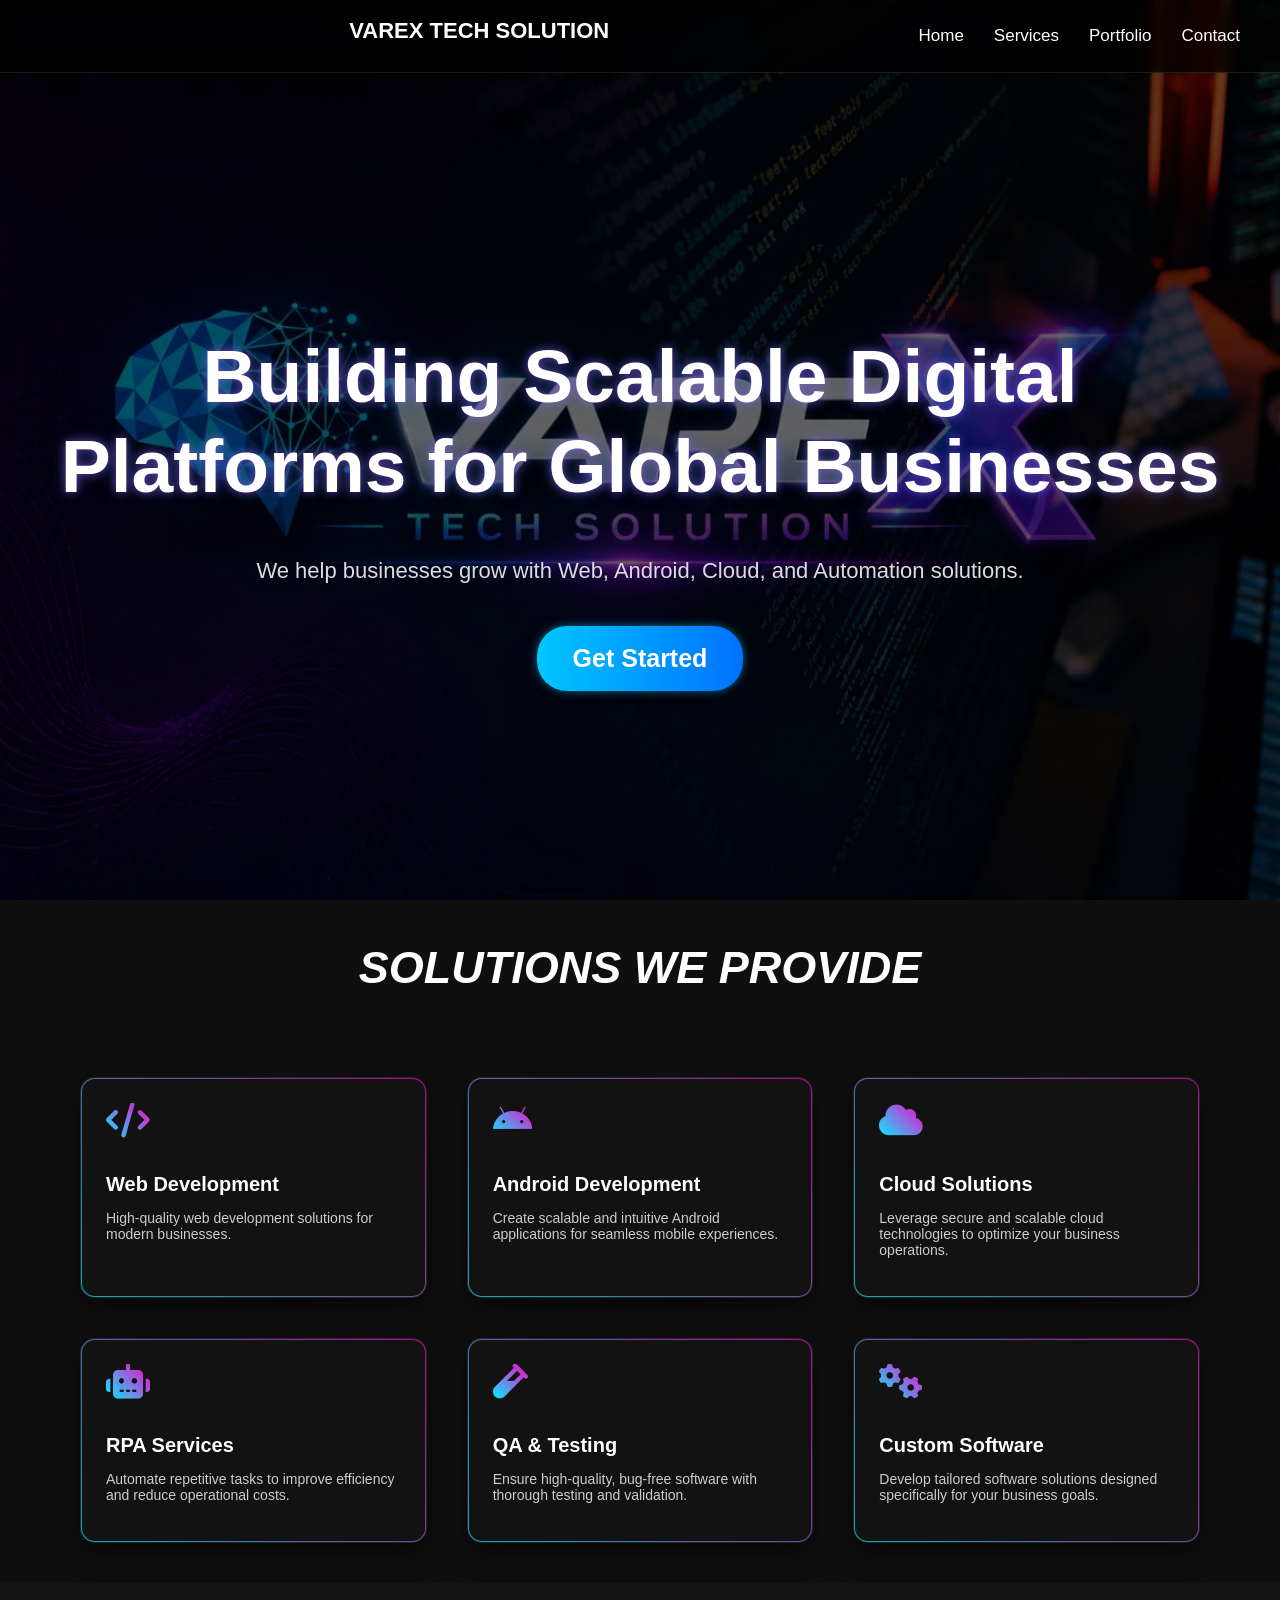
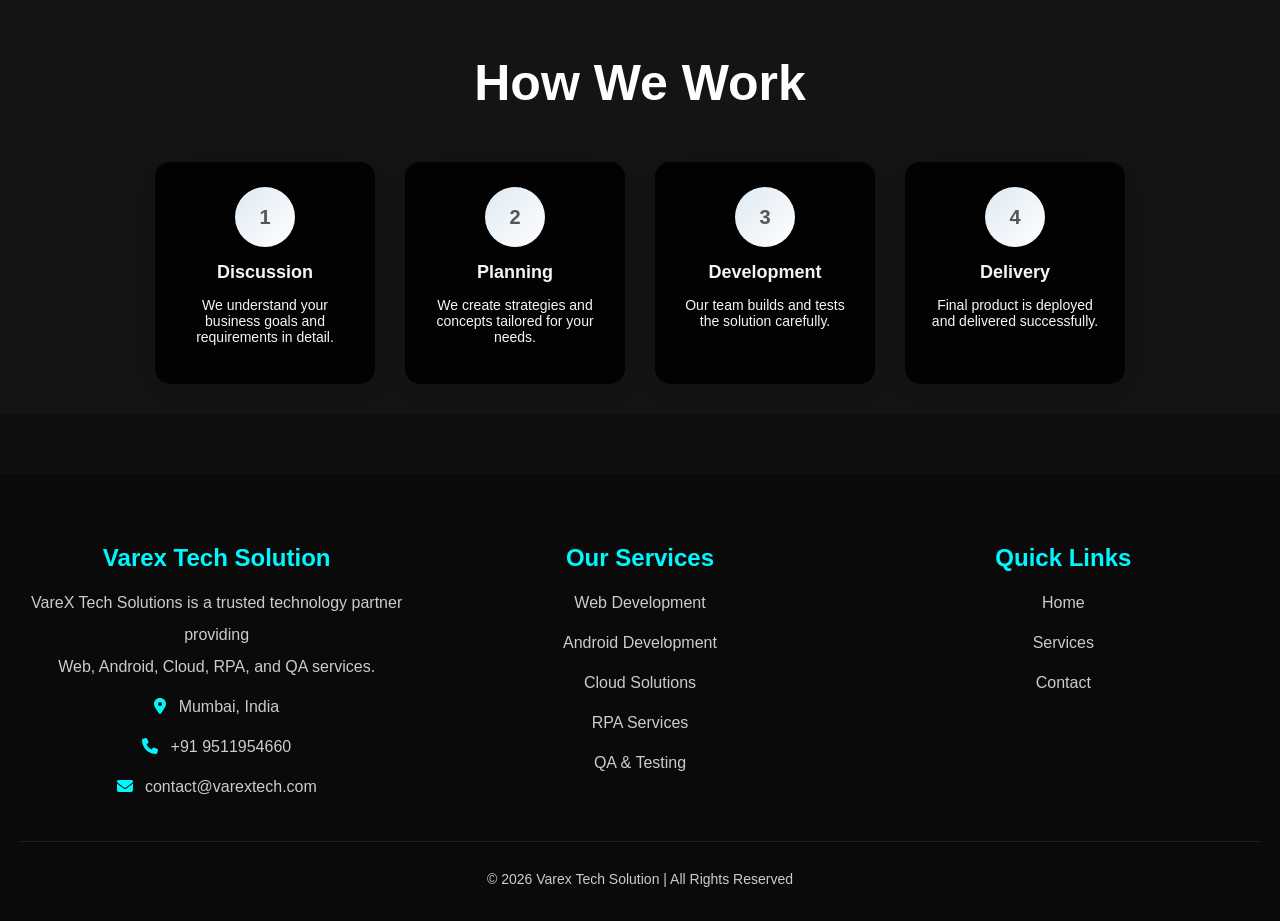
==== commit 7a1df6b7: "] index.html" ====
--- a/index.html
+++ b/index.html
@@ -17,15 +17,15 @@
 <!-- Navbar -->
 <header class="navbar">
 
-
+<div class="overlay"></div>
 
   <!-- Logo -->
   <div class="logo">VAREX TECH SOLUTION</div>
 
   <!-- Hamburger Icon -->
   <div class="menu-toggle" id="menu-toggle">
-    <i class="fas fa-bars"></i>
-  </div>
+  ☰
+</div>
   <!-- Menu -->
   <ul class="nav-links" id="nav-links">
     <li><a href="index.html">Home</a></li>
--- a/style.css
+++ b/style.css
@@ -777,76 +777,77 @@
   display: none;
 }
 
-/* MOBILE VIEW */
+/* Mobile Navbar */
 @media (max-width: 768px) {
 
-  .navbar{
-    position: relative;
-    padding: 15px 20px;
+  .navbar {
     display: flex;
     align-items: center;
-    justify-content: center;
-  }
-
-  /* LOGO CENTER */
-  .logo{
-    font-size: 18px;
-    text-align: center;
-  }
-
-  /* HAMBURGER LEFT SIDE */
-  .menu-toggle{
-    display: block;
-    position: absolute;
-    left: 15px;   /* 🔥 LEFT SIDE */
-    top: 50%;
-    transform: translateY(-50%);
-    font-size: 28px;
+    justify-content: space-between;
+    padding: 15px 20px;
+    background: #000;
+    position: fixed;
+    width: 100%;
+    top: 0;
+    z-index: 1000;
+  }
+
+  .menu-toggle {
+    font-size: 32px;
     color: white;
     cursor: pointer;
-    z-index: 1001;
-  }
-  .nav-links{
-    display: none;
+    z-index: 1100;
+  }
+
+  /* Sidebar Menu */
+  .nav-links {
+    position: fixed;
+    top: 0;
+    left: -250px;   /* hidden by default */
+    width: 250px;
+    height: 100vh;
+    background: #000;
+    display: flex;
     flex-direction: column;
-
-    position: absolute;
-    top: 40px;
-
-    left: 0;        /* 🔥 OPEN FROM LEFT */
-    right: auto;
-
-    width: 150px;
-    height: 30vh;
-
-    background: rgba(0,0,0,0.95);
-
-    padding: 30px 20px;
-    gap: 25px;
-
-    align-items: flex-start;
-    text-align: left;
-
-    border-right: 2px solid #00c3ff;
-
-    animation: slideLeft 0.3s ease;
-  }
-
-  .nav-links.active{
-    display: flex;
-  }
-
-}
-
-/* SLIDE ANIMATION */
-@keyframes slideLeft{
-  from{
-    transform: translateX(-100%);
+    padding-top: 100px;
+    transition: 0.4s ease;
+    z-index: 1000;
+  }
+
+  /* Active Menu */
+  .nav-links.active {
+    left: 0;
+  }
+
+  .nav-links a {
+    color: white;
+    text-decoration: none;
+    padding: 18px 35px;
+    font-size: 24px;
+    transition: 0.3s;
+  }
+
+  .nav-links a:hover {
+    background: #111;
+    color: #00aaff;
+  }
+
+  /* Overlay */
+  .overlay {
+    position: fixed;
+    top: 0;
+    left: 0;
+    width: 100%;
+    height: 100%;
+    background: rgba(0,0,0,0.5);
     opacity: 0;
-  }
-
-  to{
-    transform: translateX(0);
+    visibility: hidden;
+    transition: 0.3s;
+    z-index: 999;
+  }
+
+  .overlay.active {
     opacity: 1;
-  }
-}
+    visibility: visible;
+  }
+}
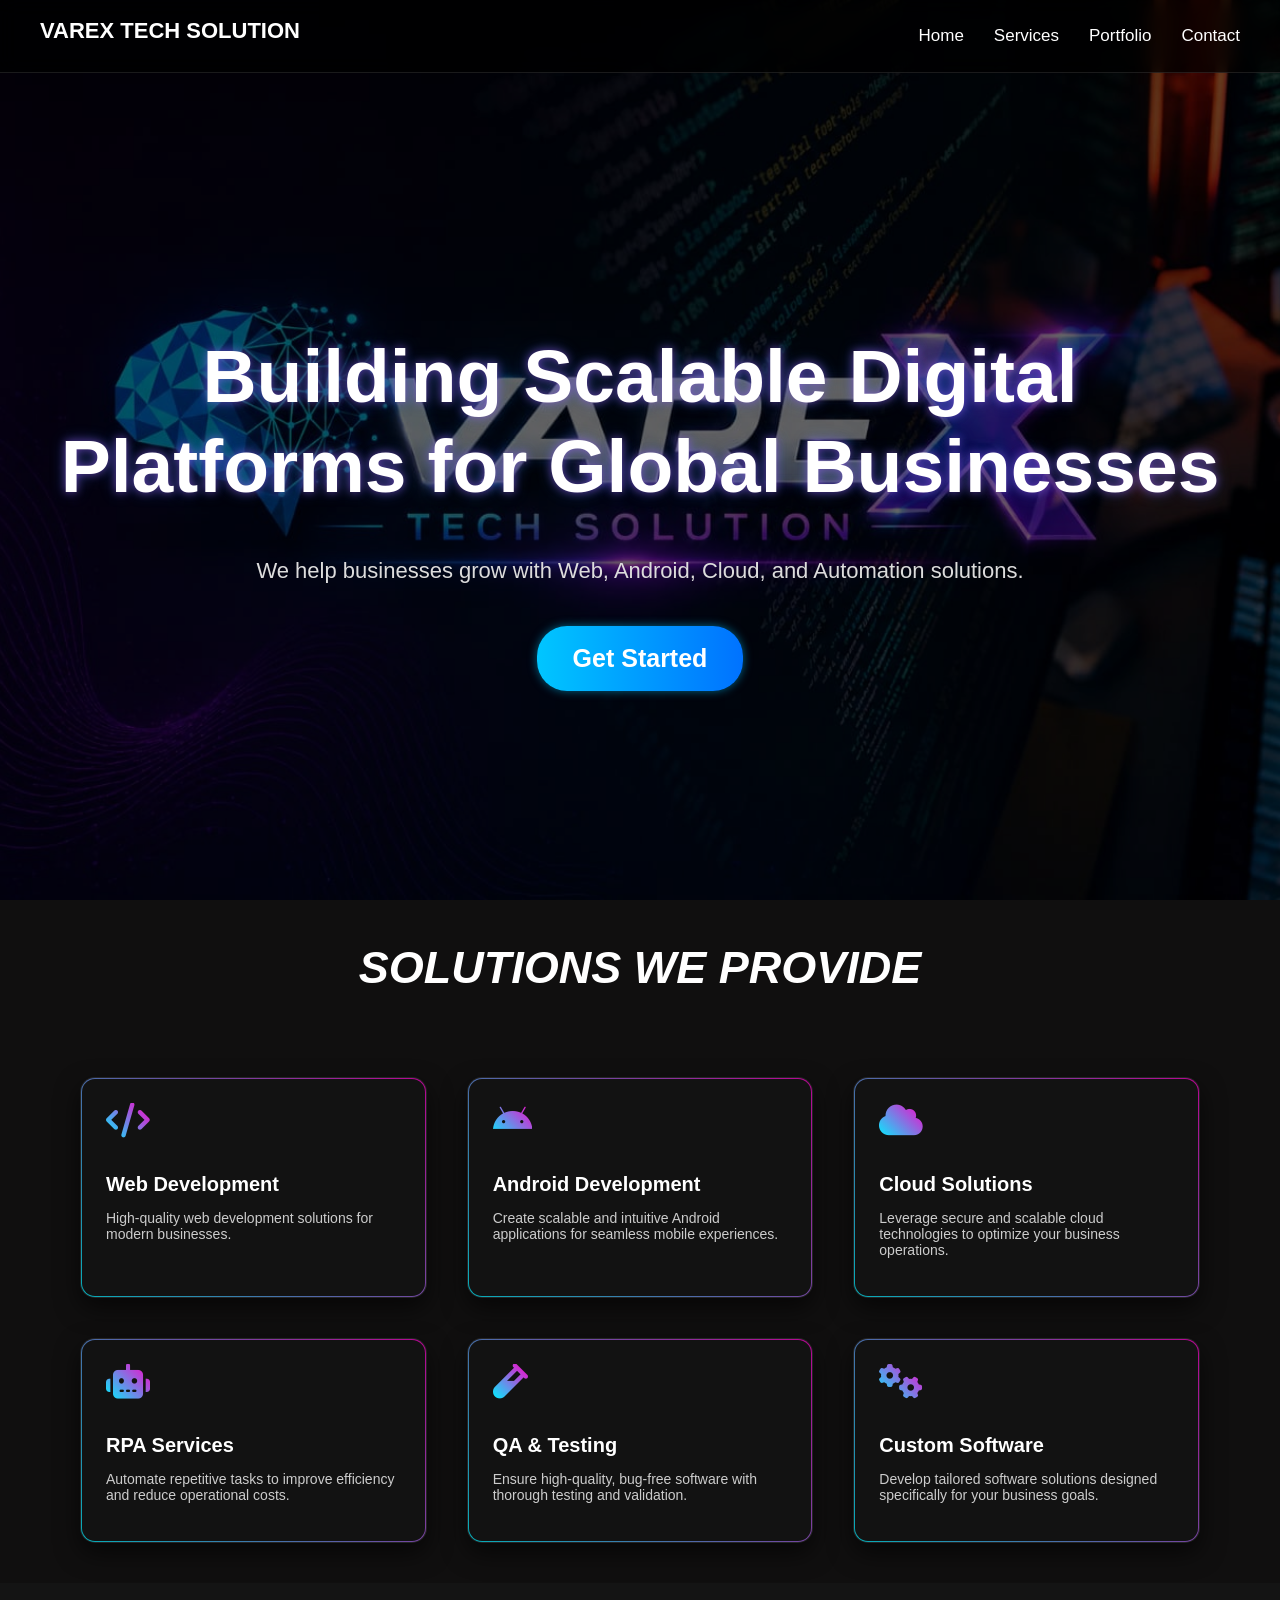
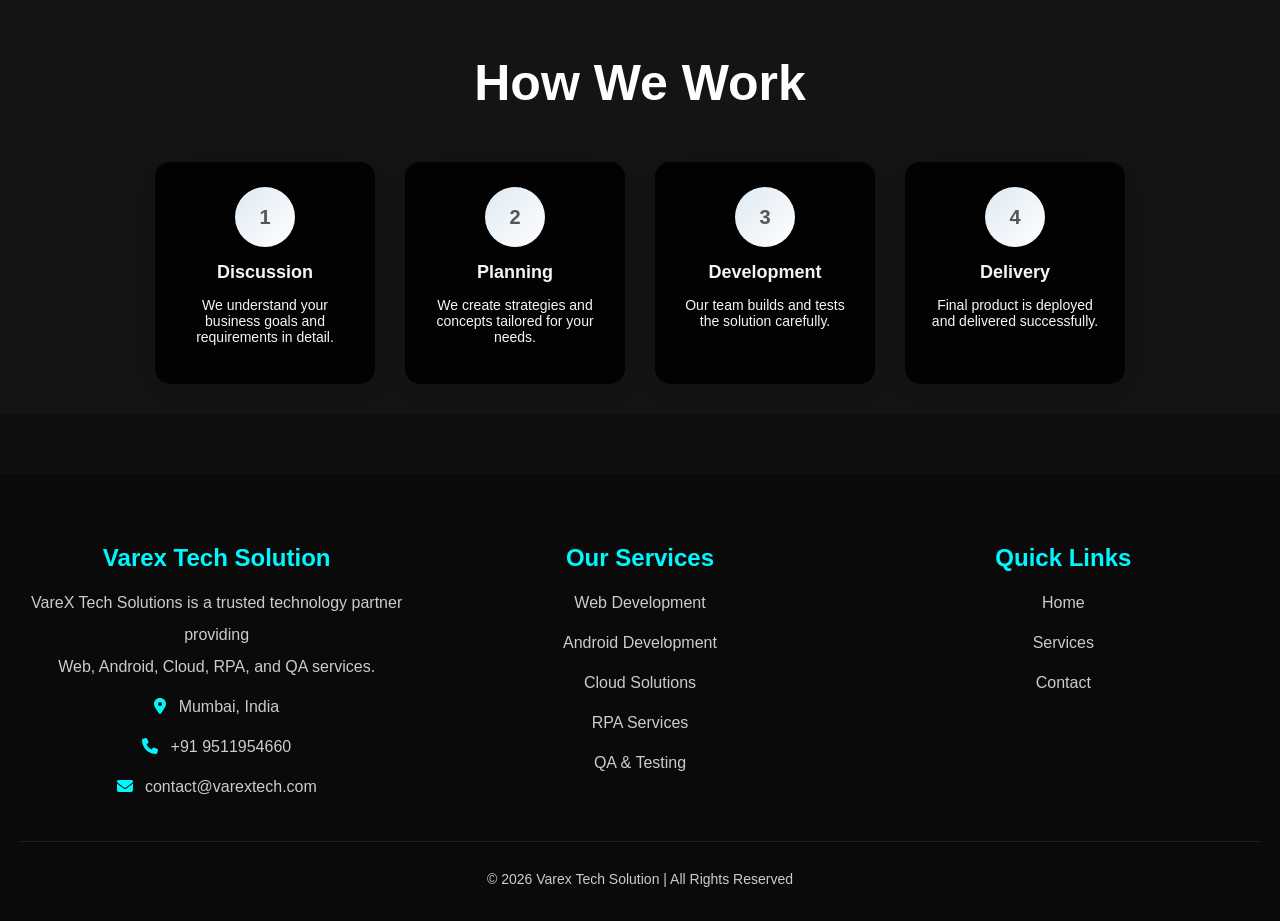
==== commit a182a1a4: "index.html" ====
--- a/index.html
+++ b/index.html
@@ -17,7 +17,6 @@
 <!-- Navbar -->
 <header class="navbar">
 
-<div class="overlay"></div>
 
   <!-- Logo -->
   <div class="logo">VAREX TECH SOLUTION</div>
--- a/style.css
+++ b/style.css
@@ -777,77 +777,43 @@
   display: none;
 }
 
-/* Mobile Navbar */
-@media (max-width: 768px) {
-
-  .navbar {
-    display: flex;
-    align-items: center;
-    justify-content: space-between;
-    padding: 15px 20px;
-    background: #000;
-    position: fixed;
-    width: 100%;
-    top: 0;
-    z-index: 1000;
-  }
-
-  .menu-toggle {
-    font-size: 32px;
+/* MOBILE VIEW */
+
+@media(max-width:768px){
+
+  .menu-toggle{
+    display:block;
+    position:absolute;
+    left:15px;
+    top:50%;
+    transform:translateY(-50%);
+    font-size:28px;
+    cursor:pointer;
     color: white;
-    cursor: pointer;
-    z-index: 1100;
-  }
-
-  /* Sidebar Menu */
-  .nav-links {
-    position: fixed;
-    top: 0;
-    left: -250px;   /* hidden by default */
-    width: 250px;
-    height: 100vh;
-    background: #000;
-    display: flex;
-    flex-direction: column;
-    padding-top: 100px;
-    transition: 0.4s ease;
-    z-index: 1000;
-  }
-
-  /* Active Menu */
-  .nav-links.active {
-    left: 0;
-  }
-
-  .nav-links a {
-    color: white;
-    text-decoration: none;
-    padding: 18px 35px;
-    font-size: 24px;
-    transition: 0.3s;
-  }
-
-  .nav-links a:hover {
-    background: #111;
-    color: #00aaff;
-  }
-
-  /* Overlay */
-  .overlay {
-    position: fixed;
-    top: 0;
-    left: 0;
-    width: 100%;
-    height: 100%;
-    background: rgba(0,0,0,0.5);
-    opacity: 0;
-    visibility: hidden;
-    transition: 0.3s;
-    z-index: 999;
-  }
-
-  .overlay.active {
-    opacity: 1;
-    visibility: visible;
-  }
-}
+  }
+
+  .logo{
+    font-size:18px;
+    margin:auto;
+  }
+
+  .nav-links{
+    display:none;
+    flex-direction:column;
+
+    position:absolute;
+    top:70px;
+    left:0;
+
+    width:220px;
+    height:100vh;
+
+    background:#000;
+    padding:30px 20px;
+  }
+
+  .nav-links.active{
+    display:flex;
+  }
+
+}
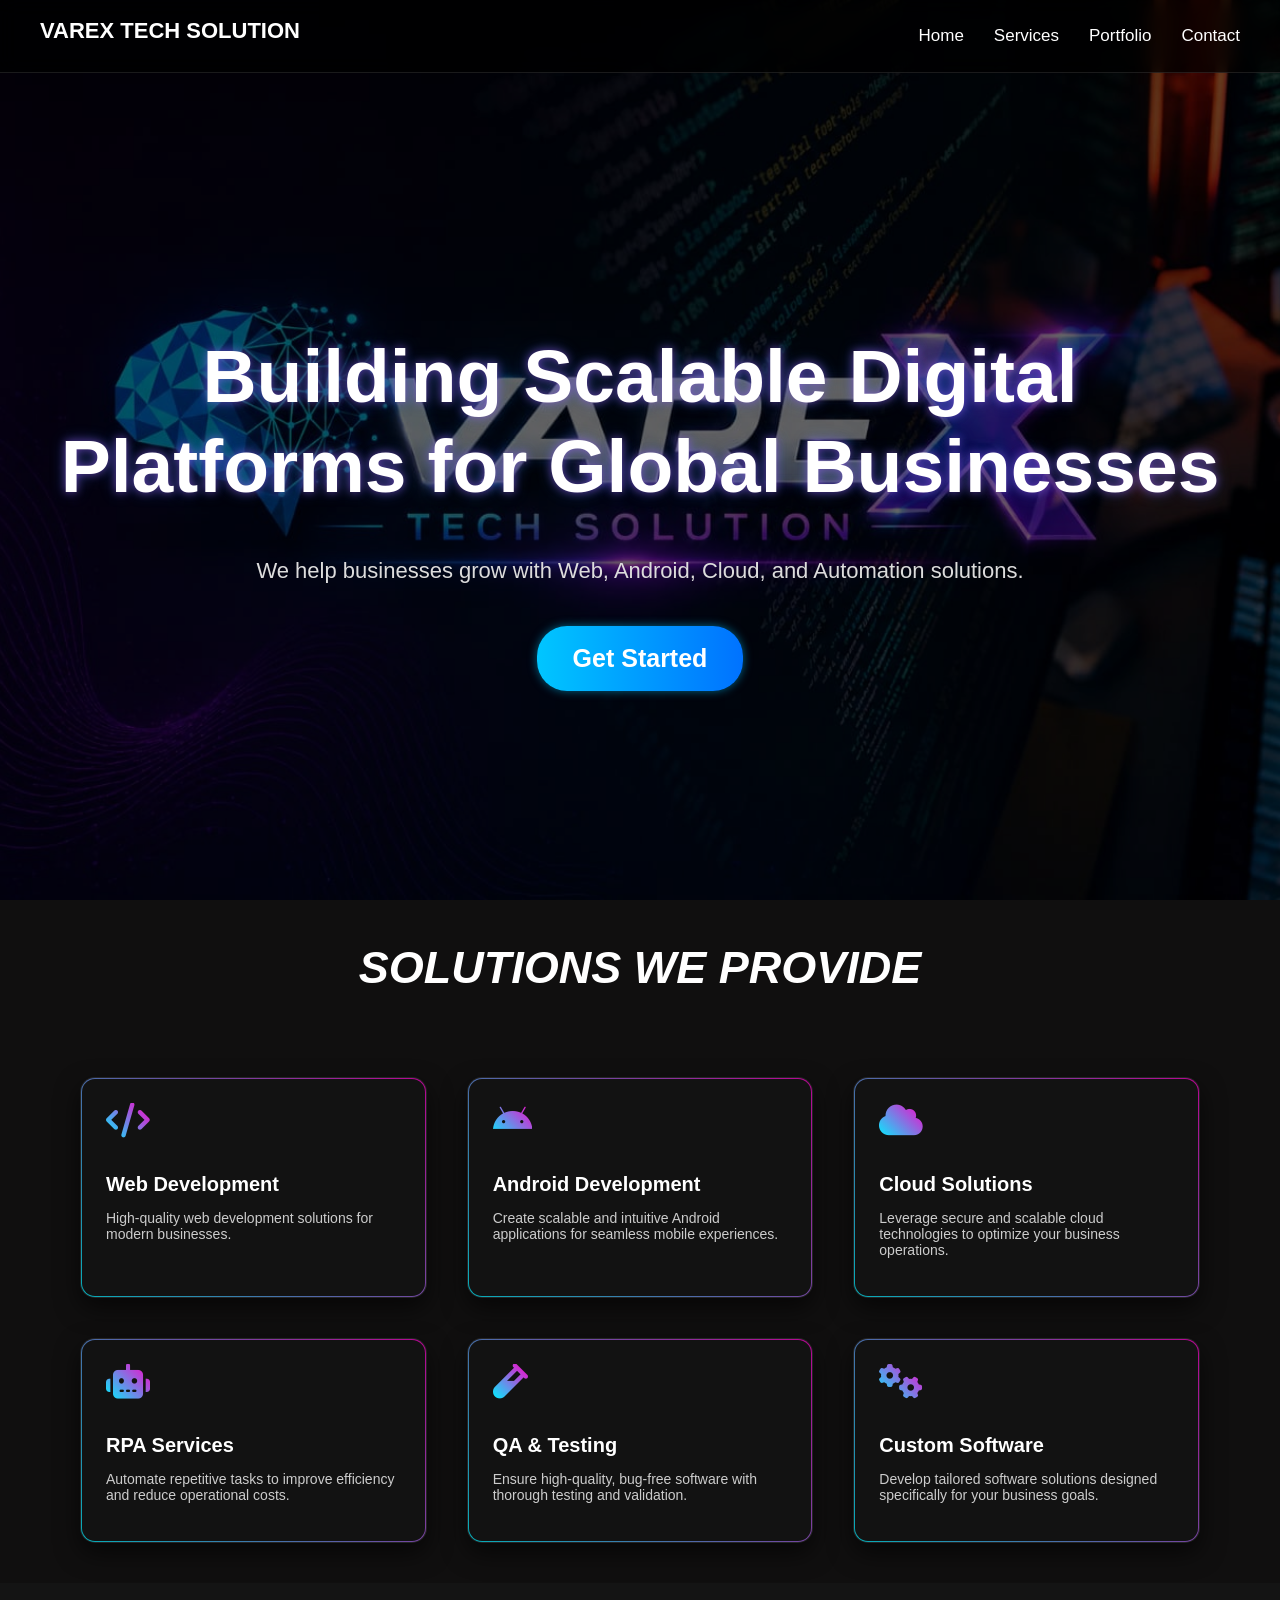
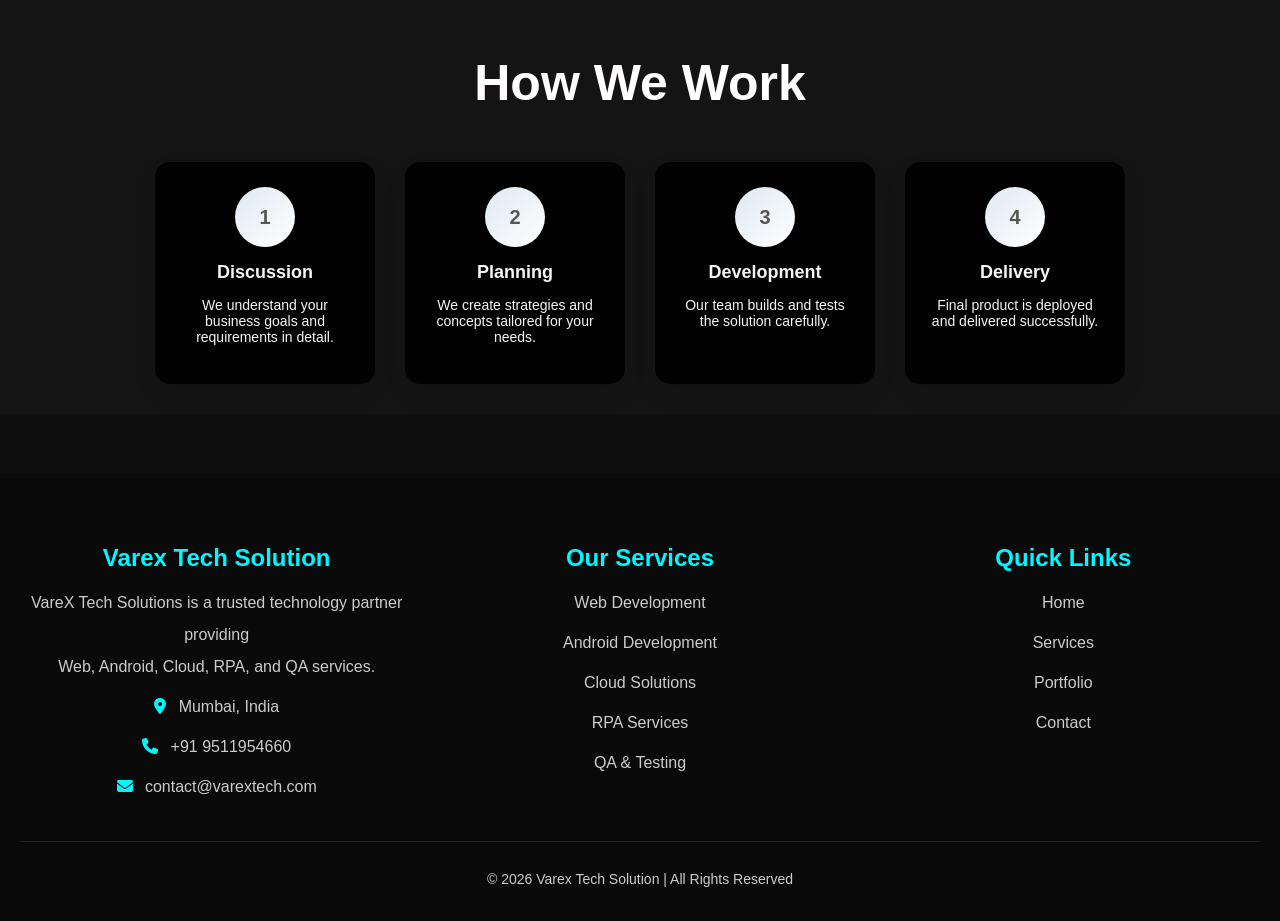
==== commit fac483d3: "index.html" ====
--- a/index.html
+++ b/index.html
@@ -165,6 +165,7 @@
       <h2>Quick Links</h2>
       <p><a href="index.html">Home</a></p>
       <p><a href="services.html">Services</a></p>
+      <p><a href="portfolio.html">Portfolio</a></p>
       <p><a href="contact.html">Contact</a></p>
     </div>
 
